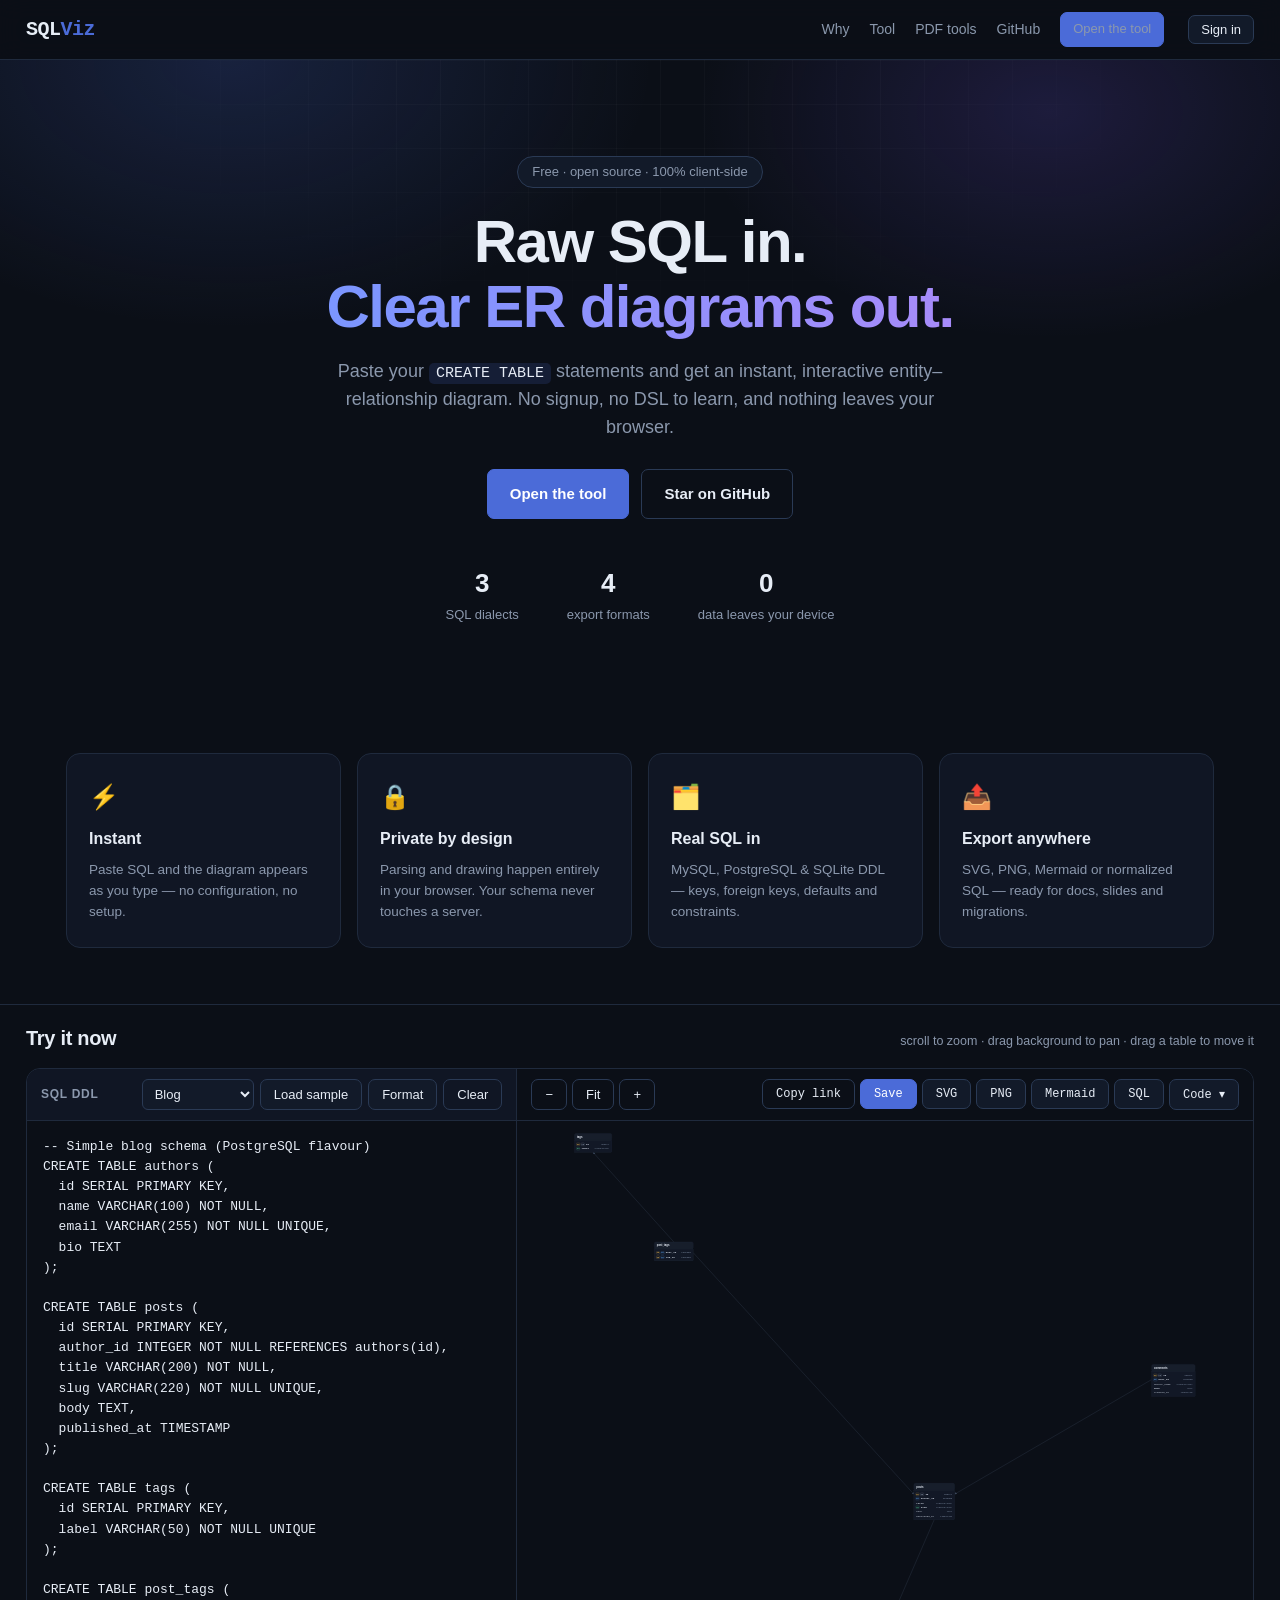
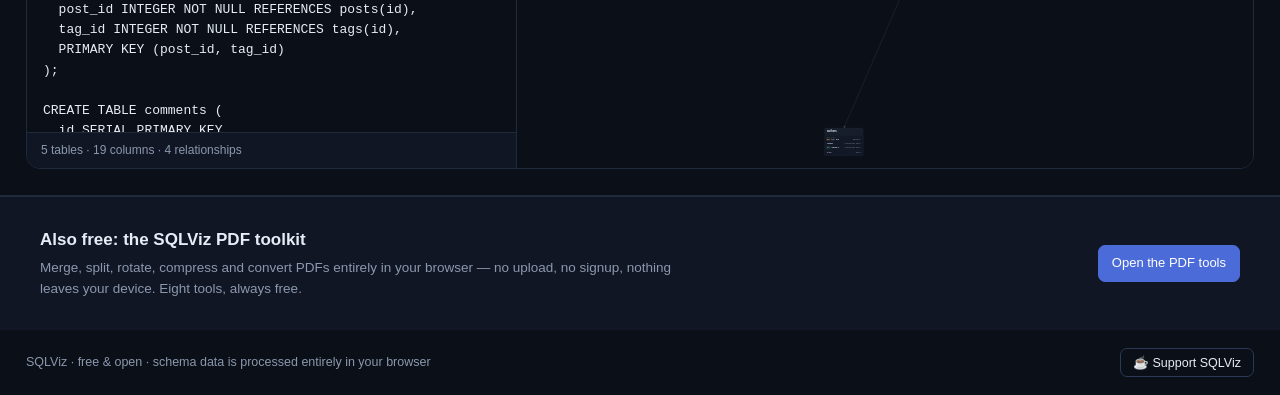
==== index.html @ 75c2bc2b "Add free client-side PDF toolkit (merge, split, rotate, remove, numbers, images->PDF, PDF->JPG, comp" ====
<!DOCTYPE html>
<html lang="en">
<head>
  <meta charset="UTF-8" />
  <meta name="viewport" content="width=device-width, initial-scale=1.0" />
  <title>SQLViz — SQL to ER Diagram, free &amp; private</title>
  <meta name="description" content="Paste raw SQL CREATE TABLE statements and get an instant, interactive ER diagram. Export to SVG, PNG, Mermaid or SQL. 100% client-side, no signup, your schema never leaves your browser." />
  <meta property="og:type" content="website" />
  <meta property="og:title" content="SQLViz — SQL to ER Diagram, free &amp; private" />
  <meta property="og:description" content="Paste raw SQL, get an instant interactive ER diagram. Export to SVG, PNG, Mermaid or SQL. 100% client-side — your schema never leaves your browser." />
  <meta property="og:url" content="https://sqlviz.app/" />
  <meta name="twitter:card" content="summary" />
  <meta name="twitter:title" content="SQLViz — SQL to ER Diagram, free &amp; private" />
  <meta name="twitter:description" content="Paste raw SQL, get an instant interactive ER diagram. Export to SVG, PNG, Mermaid or SQL." />
  <script type="application/ld+json">{"@context":"https://schema.org","@type":"SoftwareApplication","name":"SQLViz","description":"Free, privacy-first tool that turns raw SQL CREATE TABLE statements into an interactive ER diagram with SVG/PNG/Mermaid/SQL export.","url":"https://sqlviz.app/","applicationCategory":"DeveloperApplication","operatingSystem":"Web","offers":{"@type":"Offer","price":"0","priceCurrency":"EUR"}}</script>
  <link rel="icon" href="data:image/svg+xml,%3Csvg xmlns='http://www.w3.org/2000/svg' viewBox='0 0 32 32'%3E%3Crect width='32' height='32' rx='7' fill='%234b6bd8'/%3E%3Ctext x='16' y='22' font-family='monospace' font-size='17' font-weight='bold' fill='white' text-anchor='middle'%3EDB%3C/text%3E%3C/svg%3E" />
  <link rel="stylesheet" href="styles.css" />
</head>
<body id="top">

  <nav class="nav">
    <a class="nav-brand" href="#top"><span class="logo">SQL<span class="accent">Viz</span></span></a>
    <div class="nav-links">
      <a href="#features">Why</a>
      <a href="#tool">Tool</a>
      <a href="pdf-tools/">PDF tools</a>
      <a href="https://github.com/adama2519-cmyk/sqlviz" target="_blank" rel="noopener">GitHub</a>
      <a href="#tool" class="btn btn-primary btn-sm">Open the tool</a>
      <span id="auth-area" class="auth-area"></span>
    </div>
  </nav>

  <header class="hero">
    <div class="hero-inner">
      <span class="eyebrow">Free · open source · 100% client-side</span>
      <h1>Raw SQL in.<br /><span class="grad">Clear ER diagrams out.</span></h1>
      <p class="lead">Paste your <code>CREATE TABLE</code> statements and get an instant, interactive entity&ndash;relationship diagram. No signup, no DSL to learn, and nothing leaves your browser.</p>
      <div class="hero-cta">
        <a href="#tool" class="btn btn-primary btn-lg">Open the tool</a>
        <a href="https://github.com/adama2519-cmyk/sqlviz" class="btn btn-ghost btn-lg" target="_blank" rel="noopener">Star on GitHub</a>
      </div>
      <div class="hero-stats">
        <div class="stat"><strong>3</strong><span>SQL dialects</span></div>
        <div class="stat"><strong>4</strong><span>export formats</span></div>
        <div class="stat"><strong>0</strong><span>data leaves your device</span></div>
      </div>
    </div>
  </header>

  <section id="features" class="features">
    <div class="feature">
      <div class="f-icon">⚡</div>
      <h3>Instant</h3>
      <p>Paste SQL and the diagram appears as you type &mdash; no configuration, no setup.</p>
    </div>
    <div class="feature">
      <div class="f-icon">🔒</div>
      <h3>Private by design</h3>
      <p>Parsing and drawing happen entirely in your browser. Your schema never touches a server.</p>
    </div>
    <div class="feature">
      <div class="f-icon">🗂️</div>
      <h3>Real SQL in</h3>
      <p>MySQL, PostgreSQL &amp; SQLite DDL &mdash; keys, foreign keys, defaults and constraints.</p>
    </div>
    <div class="feature">
      <div class="f-icon">📤</div>
      <h3>Export anywhere</h3>
      <p>SVG, PNG, Mermaid or normalized SQL &mdash; ready for docs, slides and migrations.</p>
    </div>
  </section>

  <section id="tool" class="tool-section">
    <div class="tool-head">
      <h2>Try it now</h2>
      <span class="hint">scroll to zoom · drag background to pan · drag a table to move it</span>
    </div>
    <main class="layout">
      <section class="pane editor-pane">
        <div class="pane-head">
          <label for="sql-input">SQL DDL</label>
          <div class="sample-row">
            <select id="sample-select" title="Load a sample schema">
              <option>Blog</option>
              <option>E-commerce</option>
            </select>
            <button id="btn-sample" class="btn">Load sample</button>
            <button id="btn-format" class="btn" title="Normalize and pretty-print the SQL">Format</button>
            <button id="btn-clear" class="btn btn-ghost">Clear</button>
          </div>
        </div>
        <textarea id="sql-input" spellcheck="false" placeholder="Paste your CREATE TABLE statements here…&#10;&#10;CREATE TABLE users (&#10;  id SERIAL PRIMARY KEY,&#10;  email VARCHAR(255) NOT NULL UNIQUE&#10;);"></textarea>
        <div class="meta">
          <span id="summary"></span>
          <span id="errors"></span>
        </div>
      </section>

      <section class="pane diagram-pane">
        <div class="pane-head diagram-toolbar">
          <div class="tb-group">
            <button id="btn-zoom-out" class="btn btn-ghost" title="Zoom out">&minus;</button>
            <button id="btn-fit" class="btn btn-ghost" title="Fit to view">Fit</button>
            <button id="btn-zoom-in" class="btn btn-ghost" title="Zoom in">+</button>
          </div>
          <div class="tb-group export-group">
            <button id="btn-share" class="btn btn-ghost" title="Copy a shareable link to this schema">Copy link</button>
            <button id="btn-save" class="btn btn-primary" title="Save this schema to your account">Save</button>
            <button id="btn-export-svg" class="btn">SVG</button>
            <button id="btn-export-png" class="btn">PNG</button>
            <button id="btn-export-mermaid" class="btn">Mermaid</button>
            <button id="btn-export-sql" class="btn">SQL</button>
            <div class="dropdown">
              <button id="btn-code" class="btn">Code ▾</button>
              <div id="code-menu" class="dropdown-menu" hidden>
                <button class="dd-item" data-format="prisma">Prisma schema</button>
                <button class="dd-item" data-format="typescript">TypeScript</button>
                <button class="dd-item" data-format="python">Python (SQLAlchemy)</button>
              </div>
            </div>
          </div>
        </div>
        <div class="canvas-wrap">
          <svg id="diagram" xmlns="http://www.w3.org/2000/svg" role="img" aria-label="Entity relationship diagram"></svg>
          <div id="empty-hint" class="empty-hint">
            <div class="empty-icon">⌁</div>
            <p>No tables yet.<br />Paste <code>CREATE TABLE</code> statements on the left.</p>
          </div>
          <aside id="detail" class="detail">
            <button id="detail-close" class="detail-close" title="Close">&times;</button>
            <div id="detail-body"></div>
          </aside>
        </div>
      </section>
    </main>
  </section>

  <section class="cross-band">
    <div class="cross-inner">
      <div>
        <h3>Also free: the SQLViz PDF toolkit</h3>
        <p>Merge, split, rotate, compress and convert PDFs entirely in your browser &mdash; no upload, no signup, nothing leaves your device. Eight tools, always free.</p>
      </div>
      <a href="pdf-tools/" class="btn btn-primary">Open the PDF tools</a>
    </div>
  </section>

  <footer class="foot">
    <span>SQLViz · free &amp; open · schema data is processed entirely in your browser</span>
    <button id="btn-support" class="support-btn">☕ Support SQLViz</button>
  </footer>

  <div id="support-modal" class="modal-overlay" hidden>
    <div class="modal" role="dialog" aria-modal="true" aria-labelledby="support-title">
      <button id="support-close" class="modal-close" aria-label="Close">&times;</button>
      <h3 id="support-title">Support SQLViz</h3>
      <p class="modal-text">SQLViz is free and open source. A one-time tip helps cover hosting and development — and keeps the tool free for everyone.</p>
      <form id="support-form" action="https://www.paypal.com/cgi-bin/webscr" method="post" target="_blank" rel="noopener">
        <input type="hidden" name="cmd" value="_xclick">
        <input type="hidden" name="business" value="info@ezaccounting.fi">
        <input type="hidden" name="item_name" value="Support SQLViz">
        <input type="hidden" name="currency_code" value="EUR">
        <input type="hidden" name="no_shipping" value="1">
        <input type="hidden" name="no_note" value="1">
        <input type="hidden" name="return" value="https://sqlviz.app/">
        <input type="hidden" name="cancel_return" value="https://sqlviz.app/">
        <input type="hidden" id="support-amount" name="amount" value="5">
        <div class="amount-row" id="amount-row">
          <button type="button" class="amount" data-amt="3">€3</button>
          <button type="button" class="amount active" data-amt="5">€5</button>
          <button type="button" class="amount" data-amt="10">€10</button>
          <button type="button" class="amount" data-amt="25">€25</button>
        </div>
        <button type="submit" class="btn btn-primary btn-block">Donate with PayPal</button>
      </form>
      <p class="modal-note">One-time tip · processed securely by PayPal</p>
    </div>
  </div>

  <div id="auth-modal" class="modal-overlay" hidden>
    <div class="modal" role="dialog" aria-modal="true">
      <button id="btn-auth-close" class="modal-close" aria-label="Close">&times;</button>
      <h3 id="auth-mode">Sign in</h3>
      <p class="modal-text">Save your schemas to the cloud and share them with a link.</p>
      <form id="auth-form">
        <label class="field-label" for="auth-email">Email</label>
        <input id="auth-email" type="email" class="field" autocomplete="email" required />
        <label class="field-label" for="auth-password">Password</label>
        <input id="auth-password" type="password" class="field" autocomplete="current-password" minlength="8" required />
        <div id="auth-error" class="form-error"></div>
        <button id="auth-submit" type="submit" class="btn btn-primary btn-block">Continue</button>
      </form>
      <button id="auth-toggle" class="link-btn" data-mode="register">New here? Create an account</button>
    </div>
  </div>

  <div id="save-modal" class="modal-overlay" hidden>
    <div class="modal" role="dialog" aria-modal="true">
      <button id="save-close" class="modal-close" aria-label="Close">&times;</button>
      <h3>Save schema</h3>
      <form id="save-form">
        <label class="field-label" for="save-title">Name</label>
        <input id="save-title" type="text" class="field" maxlength="200" required />
        <label class="check"><input id="save-public" type="checkbox" /> Public — anyone with the link can view it</label>
        <button type="submit" class="btn btn-primary btn-block">Save</button>
      </form>
    </div>
  </div>

  <div id="schemas-modal" class="modal-overlay" hidden>
    <div class="modal" role="dialog" aria-modal="true">
      <button id="schemas-close" class="modal-close" aria-label="Close">&times;</button>
      <h3>My schemas</h3>
      <div id="schemas-list" class="schemas-list"></div>
      <button id="btn-go-pro" class="link-btn">Upgrade to Pro for unlimited schemas &rarr;</button>
    </div>
  </div>

  <div id="upgrade-modal" class="modal-overlay" hidden>
    <div class="modal" role="dialog" aria-modal="true">
      <button id="upgrade-close" class="modal-close" aria-label="Close">&times;</button>
      <h3>Upgrade to Pro</h3>
      <ul class="pro-list">
        <li>Unlimited saved schemas</li>
        <li>Private schemas</li>
        <li>Priority support</li>
      </ul>
      <p id="upgrade-note" class="modal-text"></p>
      <button id="btn-pay-paypal" class="btn btn-primary btn-block">Pay with PayPal or card</button>
    </div>
  </div>

  <div id="toast" class="toast" hidden></div>

  <script src="parser.js"></script>
  <script src="samples.js"></script>
  <script src="generators.js"></script>
  <script src="diagram.js"></script>
  <script src="app.js"></script>
  <script src="pro.js"></script>
</body>
</html>
---- styles.css ----
:root {
  --bg: #0b0f17;
  --bg2: #101624;
  --panel: #121a29;
  --border: #1f2a3d;
  --border-strong: #2a3a55;
  --text: #e7edf6;
  --text-dim: #8b98ad;
  --accent: #4b6bd8;
  --accent-2: #7c5cff;
  --accent-soft: rgba(75, 107, 216, 0.16);
  --mono: "JetBrains Mono", "SFMono-Regular", Consolas, "Liberation Mono", Menlo, monospace;
  --sans: -apple-system, "Segoe UI", Roboto, Helvetica, Arial, sans-serif;
}

* { box-sizing: border-box; }

html { scroll-behavior: smooth; scroll-padding-top: 70px; }

body {
  margin: 0;
  background: var(--bg);
  color: var(--text);
  font-family: var(--sans);
  font-size: 14px;
  line-height: 1.55;
}

a { color: inherit; text-decoration: none; }
code { font-family: var(--mono); }

/* ---- nav ---------------------------------------------------------------- */
.nav {
  position: sticky;
  top: 0;
  z-index: 50;
  display: flex;
  align-items: center;
  justify-content: space-between;
  height: 60px;
  padding: 0 26px;
  background: rgba(11, 15, 23, 0.82);
  backdrop-filter: blur(12px);
  border-bottom: 1px solid var(--border);
}
.nav-brand { display: flex; align-items: center; }
.logo { font-family: var(--mono); font-size: 20px; font-weight: 700; letter-spacing: -0.5px; }
.logo .accent { color: var(--accent); }
.nav-links { display: flex; align-items: center; gap: 20px; font-size: 14px; }
.nav-links a { color: var(--text-dim); transition: color .12s; }
.nav-links a:hover { color: var(--text); }

/* ---- buttons ------------------------------------------------------------ */
.btn {
  display: inline-flex;
  align-items: center;
  justify-content: center;
  background: var(--panel);
  color: var(--text);
  border: 1px solid var(--border-strong);
  border-radius: 7px;
  padding: 7px 13px;
  font-family: var(--sans);
  font-size: 13px;
  cursor: pointer;
  transition: background .12s, border-color .12s, transform .05s;
}
.btn:hover { background: var(--accent-soft); border-color: var(--accent); }
.btn:active { transform: translateY(1px); }
.btn-ghost { background: transparent; }
.btn-primary { background: var(--accent); border-color: var(--accent); color: #fff; }
.btn-primary:hover { background: #3f5cc7; border-color: #3f5cc7; }
.btn-sm { padding: 6px 12px; font-size: 13px; }
.btn-lg { padding: 12px 22px; font-size: 15px; font-weight: 600; }

/* ---- hero --------------------------------------------------------------- */
.hero {
  position: relative;
  padding: 96px 26px 72px;
  text-align: center;
  overflow: hidden;
  background:
    radial-gradient(55% 70% at 18% 0%, rgba(75, 107, 216, 0.20), transparent 60%),
    radial-gradient(50% 65% at 82% 8%, rgba(124, 92, 255, 0.16), transparent 55%),
    var(--bg);
}
.hero::before {
  content: "";
  position: absolute;
  inset: 0;
  background-image:
    linear-gradient(rgba(255,255,255,0.025) 1px, transparent 1px),
    linear-gradient(90deg, rgba(255,255,255,0.025) 1px, transparent 1px);
  background-size: 44px 44px;
  mask-image: radial-gradient(60% 60% at 50% 0%, #000 30%, transparent 75%);
  pointer-events: none;
}
.hero-inner { position: relative; max-width: 860px; margin: 0 auto; }
.eyebrow {
  display: inline-block;
  padding: 5px 14px;
  border: 1px solid var(--border-strong);
  border-radius: 999px;
  font-size: 13px;
  color: var(--text-dim);
  background: var(--panel);
}
.hero h1 {
  font-size: clamp(36px, 6vw, 60px);
  line-height: 1.08;
  letter-spacing: -1.5px;
  margin: 22px 0 18px;
  font-weight: 800;
}
.grad {
  background: linear-gradient(92deg, #7b96ff 0%, #a78bfa 100%);
  -webkit-background-clip: text;
  background-clip: text;
  color: transparent;
}
.lead {
  font-size: 18px;
  color: var(--text-dim);
  max-width: 640px;
  margin: 0 auto 28px;
}
.lead code {
  color: var(--text);
  background: var(--accent-soft);
  padding: 2px 7px;
  border-radius: 5px;
  font-size: 15px;
}
.hero-cta { display: flex; gap: 12px; justify-content: center; flex-wrap: wrap; }
.hero-stats {
  display: flex;
  gap: 48px;
  justify-content: center;
  margin-top: 44px;
}
.stat { display: flex; flex-direction: column; gap: 2px; }
.stat strong { font-size: 26px; font-weight: 800; }
.stat span { font-size: 13px; color: var(--text-dim); }

/* ---- features ----------------------------------------------------------- */
.features {
  display: grid;
  grid-template-columns: repeat(4, 1fr);
  gap: 16px;
  padding: 56px 26px;
  max-width: 1200px;
  margin: 0 auto;
}
.feature {
  background: var(--bg2);
  border: 1px solid var(--border);
  border-radius: 14px;
  padding: 24px 22px;
  transition: border-color .15s, transform .15s;
}
.feature:hover { border-color: var(--border-strong); transform: translateY(-3px); }
.f-icon { font-size: 24px; margin-bottom: 12px; }
.feature h3 { margin: 0 0 8px; font-size: 16px; }
.feature p { margin: 0; color: var(--text-dim); font-size: 13.5px; }

/* ---- tool section ------------------------------------------------------- */
.tool-section {
  height: 88vh;
  min-height: 680px;
  display: flex;
  flex-direction: column;
  border-top: 1px solid var(--border);
  border-bottom: 1px solid var(--border);
  background: var(--bg);
}
.tool-head {
  display: flex;
  align-items: baseline;
  justify-content: space-between;
  gap: 16px;
  padding: 18px 26px 14px;
  flex-shrink: 0;
}
.tool-head h2 { margin: 0; font-size: 20px; letter-spacing: -0.3px; }
.hint { color: var(--text-dim); font-size: 12.5px; }

.layout {
  flex: 1;
  display: grid;
  grid-template-columns: 40% 60%;
  min-height: 0;
  margin: 0 26px 26px;
  border: 1px solid var(--border);
  border-radius: 14px;
  overflow: hidden;
}
.pane { display: flex; flex-direction: column; min-height: 0; min-width: 0; }
.editor-pane { border-right: 1px solid var(--border); background: var(--bg2); }
.diagram-pane { background: var(--bg); }

.pane-head {
  display: flex;
  align-items: center;
  justify-content: space-between;
  gap: 10px;
  padding: 10px 14px;
  border-bottom: 1px solid var(--border);
  flex-shrink: 0;
  flex-wrap: wrap;
}
.pane-head label { font-weight: 600; font-size: 12px; color: var(--text-dim); text-transform: uppercase; letter-spacing: .06em; }
.sample-row { display: flex; align-items: center; gap: 6px; }

select {
  background: var(--panel);
  color: var(--text);
  border: 1px solid var(--border-strong);
  border-radius: 6px;
  padding: 6px 8px;
  font-family: var(--sans);
  font-size: 13px;
}

textarea {
  flex: 1;
  min-height: 0;
  background: var(--bg);
  color: var(--text);
  border: none;
  outline: none;
  resize: none;
  padding: 16px;
  font-family: var(--mono);
  font-size: 13px;
  line-height: 1.55;
  tab-size: 2;
}
textarea::placeholder { color: #4a5568; }

.meta {
  padding: 8px 14px;
  border-top: 1px solid var(--border);
  font-size: 12px;
  color: var(--text-dim);
  display: flex;
  flex-direction: column;
  gap: 6px;
  min-height: 34px;
  flex-shrink: 0;
}
#errors { color: #f1a8a8; }
#errors .err { margin-top: 2px; }

/* diagram */
.diagram-toolbar { justify-content: space-between; }
.tb-group { display: flex; align-items: center; gap: 5px; }
.export-group .btn { font-family: var(--mono); font-size: 12px; }
.dropdown { position: relative; }
.dropdown-menu {
  position: absolute;
  top: calc(100% + 6px);
  right: 0;
  min-width: 180px;
  background: var(--bg2);
  border: 1px solid var(--border-strong);
  border-radius: 8px;
  padding: 5px;
  box-shadow: 0 12px 32px rgba(0,0,0,.5);
  z-index: 40;
}
.dropdown-menu[hidden] { display: none; }
.dd-item {
  display: block;
  width: 100%;
  text-align: left;
  background: transparent;
  border: none;
  color: var(--text);
  font-family: var(--sans);
  font-size: 13px;
  padding: 7px 10px;
  border-radius: 5px;
  cursor: pointer;
}
.dd-item:hover { background: var(--accent-soft); }

.canvas-wrap { flex: 1; position: relative; min-height: 0; overflow: hidden; }
#diagram { width: 100%; height: 100%; display: block; cursor: grab; background: var(--bg); }
#diagram:active { cursor: grabbing; }
#diagram g.sqlviz-table { cursor: move; }

.empty-hint {
  position: absolute;
  inset: 0;
  display: none;
  flex-direction: column;
  align-items: center;
  justify-content: center;
  color: var(--text-dim);
  text-align: center;
  pointer-events: none;
  gap: 8px;
}
.empty-icon { font-size: 42px; opacity: .5; }
.empty-hint code { color: var(--accent); background: var(--accent-soft); padding: 2px 6px; border-radius: 4px; }

/* detail drawer */
.detail {
  position: absolute;
  top: 14px;
  right: 14px;
  width: 300px;
  max-width: 80%;
  max-height: calc(100% - 28px);
  overflow: auto;
  background: var(--bg2);
  border: 1px solid var(--border-strong);
  border-radius: 10px;
  padding: 14px 16px;
  box-shadow: 0 12px 40px rgba(0,0,0,.5);
  transform: translateX(120%);
  transition: transform .18s ease;
  z-index: 5;
}
.detail.open { transform: translateX(0); }
.detail-close { position: absolute; top: 8px; right: 10px; background: transparent; border: none; color: var(--text-dim); font-size: 20px; cursor: pointer; line-height: 1; }
.detail h3 { margin: 0 0 10px; font-family: var(--mono); font-size: 15px; }
.d-row { padding: 5px 0; border-bottom: 1px solid var(--border); }
.d-row:last-child { border-bottom: none; }
.d-name { font-family: var(--mono); font-size: 13px; font-weight: 600; }
.d-type { font-family: var(--mono); font-size: 11px; color: var(--text-dim); }
.d-flags { margin-top: 3px; display: flex; flex-wrap: wrap; gap: 4px; }
.d-flags span { font-size: 10px; font-family: var(--mono); color: var(--text-dim); background: var(--panel); border: 1px solid var(--border-strong); border-radius: 4px; padding: 1px 5px; }

/* ---- cross-sell band ---------------------------------------------------- */
.cross-band { border-top: 1px solid var(--border); background: var(--bg2); padding: 30px 26px; }
.cross-inner { max-width: 1200px; margin: 0 auto; display: flex; align-items: center; justify-content: space-between; gap: 18px; flex-wrap: wrap; }
.cross-inner h3 { margin: 0 0 5px; font-size: 17px; }
.cross-inner p { margin: 0; color: var(--text-dim); font-size: 13.5px; max-width: 660px; }

/* ---- footer ------------------------------------------------------------- */
.foot {
  display: flex;
  align-items: center;
  justify-content: space-between;
  gap: 12px;
  padding: 18px 26px;
  color: var(--text-dim);
  font-size: 12.5px;
}
.support-btn {
  background: transparent;
  border: 1px solid var(--border-strong);
  color: var(--text);
  border-radius: 7px;
  padding: 6px 12px;
  font-size: 12.5px;
  cursor: pointer;
  transition: background .12s, border-color .12s;
}
.support-btn:hover { background: var(--accent-soft); border-color: var(--accent); }

/* modal */
.modal-overlay {
  position: fixed;
  inset: 0;
  background: rgba(0,0,0,.6);
  display: flex;
  align-items: center;
  justify-content: center;
  z-index: 100;
}
.modal-overlay[hidden] { display: none; }
.modal {
  position: relative;
  background: var(--bg2);
  border: 1px solid var(--border-strong);
  border-radius: 12px;
  padding: 24px;
  width: 360px;
  max-width: 92%;
  box-shadow: 0 20px 60px rgba(0,0,0,.6);
}
.modal h3 { margin: 0 0 8px; font-size: 17px; }
.modal-text { color: var(--text-dim); font-size: 13px; line-height: 1.5; margin: 0 0 16px; }
.modal-close { position: absolute; top: 10px; right: 12px; background: transparent; border: none; color: var(--text-dim); font-size: 22px; cursor: pointer; line-height: 1; }
.amount-row { display: flex; gap: 8px; margin-bottom: 14px; }
.amount {
  flex: 1;
  background: var(--panel);
  border: 1px solid var(--border-strong);
  color: var(--text);
  border-radius: 7px;
  padding: 9px 0;
  font-size: 15px;
  font-weight: 600;
  cursor: pointer;
  transition: background .12s, border-color .12s;
}
.amount:hover { border-color: var(--accent); }
.amount.active { background: var(--accent-soft); border-color: var(--accent); color: #fff; }
.btn-block { display: block; width: 100%; padding: 10px; font-size: 14px; }
.modal-note { color: var(--text-dim); font-size: 11px; text-align: center; margin: 12px 0 0; }

/* toast */
.toast {
  position: fixed;
  bottom: 22px;
  left: 50%;
  transform: translateX(-50%);
  background: var(--accent);
  color: #fff;
  padding: 9px 16px;
  border-radius: 8px;
  font-size: 13px;
  box-shadow: 0 8px 24px rgba(0,0,0,.4);
  z-index: 200;
}
.toast[hidden] { display: none; }

/* ---- auth / pro ---------------------------------------------------------- */
.auth-area { display: flex; align-items: center; gap: 8px; margin-left: 4px; }
.plan-badge { font-size: 10px; font-weight: 700; letter-spacing: .05em; padding: 2px 7px; border-radius: 999px; }
.plan-badge.pro { background: rgba(232,181,74,.18); color: #e8b54a; border: 1px solid rgba(232,181,74,.4); }
.plan-badge.free { background: var(--panel); color: var(--text-dim); border: 1px solid var(--border-strong); }
.field-label { display: block; font-size: 12px; color: var(--text-dim); margin: 12px 0 5px; }
.field { width: 100%; background: var(--bg); color: var(--text); border: 1px solid var(--border-strong); border-radius: 7px; padding: 9px 11px; font-size: 14px; font-family: var(--sans); }
.field:focus { outline: none; border-color: var(--accent); }
.form-error { color: #f1a8a8; font-size: 12.5px; min-height: 18px; margin-top: 8px; }
.link-btn { display: block; width: 100%; margin-top: 14px; background: none; border: none; color: var(--accent); font-size: 13px; cursor: pointer; text-align: center; }
.link-btn:hover { text-decoration: underline; }
.check { display: flex; align-items: center; gap: 8px; font-size: 13px; color: var(--text-dim); margin: 12px 0; cursor: pointer; }
.schemas-list { max-height: 320px; overflow: auto; margin: 4px 0 12px; }
.schema-row { display: flex; align-items: center; justify-content: space-between; padding: 10px 4px; border-bottom: 1px solid var(--border); }
.schema-row:last-child { border-bottom: none; }
.schema-title { font-weight: 600; font-size: 14px; }
.schema-meta { font-size: 11.5px; color: var(--text-dim); margin-top: 2px; }
.schema-actions { display: flex; gap: 6px; }
.pub-tag { font-size: 10px; color: #4cc38a; border: 1px solid rgba(76,195,138,.4); padding: 1px 6px; border-radius: 999px; }
.pub-tag.priv { color: var(--text-dim); border-color: var(--border-strong); }
.muted { color: var(--text-dim); padding: 14px 0; }
.pro-list { margin: 0 0 14px; padding-left: 18px; color: var(--text); font-size: 13.5px; line-height: 1.9; }
.paypal-btn { margin-top: 8px; }

/* ---- responsive --------------------------------------------------------- */
@media (max-width: 960px) {
  .features { grid-template-columns: repeat(2, 1fr); }
}
@media (max-width: 820px) {
  .nav-links a:not(.btn) { display: none; }
  .hero { padding: 64px 20px 48px; }
  .hero-stats { gap: 28px; }
  .features { grid-template-columns: 1fr; padding: 40px 20px; }
  .tool-section { height: auto; min-height: 0; }
  .layout { grid-template-columns: 1fr; grid-template-rows: 340px 480px; margin: 0 20px 20px; }
  .editor-pane { border-right: none; border-bottom: 1px solid var(--border); }
  .hint { display: none; }
}
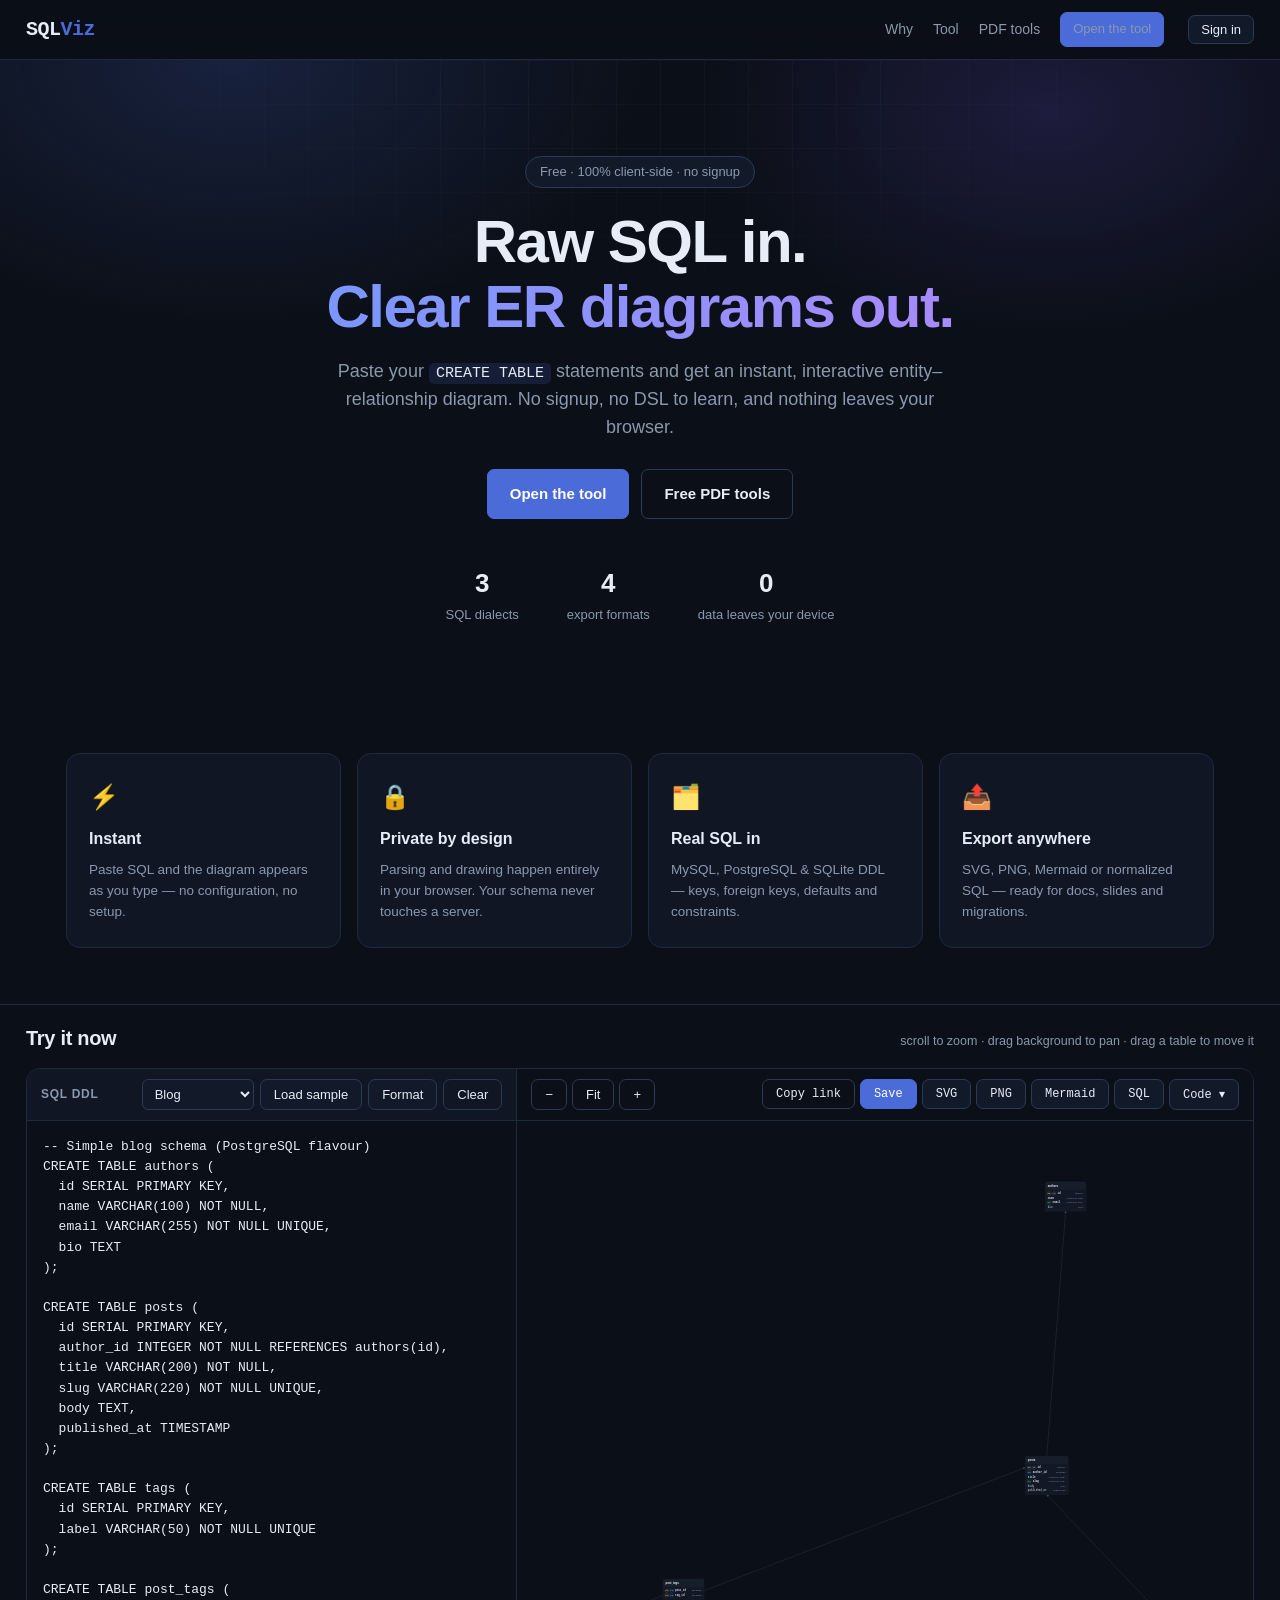
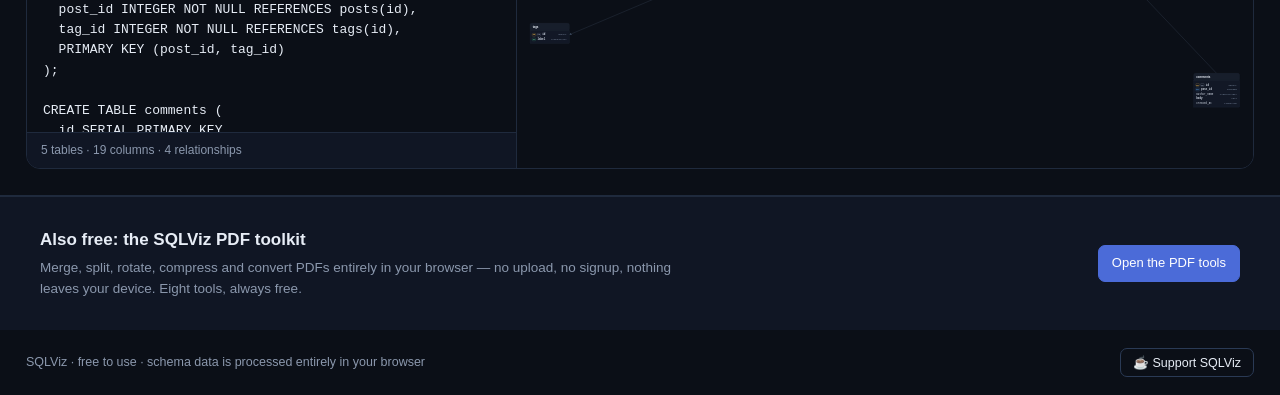
==== commit 96f0f580: "PDF tools: English UI + freemium (3 free, 5 Pro); remove GitHub links from landing page" ====
--- a/index.html
+++ b/index.html
@@ -24,7 +24,6 @@
       <a href="#features">Why</a>
       <a href="#tool">Tool</a>
       <a href="pdf-tools/">PDF tools</a>
-      <a href="https://github.com/adama2519-cmyk/sqlviz" target="_blank" rel="noopener">GitHub</a>
       <a href="#tool" class="btn btn-primary btn-sm">Open the tool</a>
       <span id="auth-area" class="auth-area"></span>
     </div>
@@ -32,12 +31,12 @@
 
   <header class="hero">
     <div class="hero-inner">
-      <span class="eyebrow">Free · open source · 100% client-side</span>
+      <span class="eyebrow">Free · 100% client-side · no signup</span>
       <h1>Raw SQL in.<br /><span class="grad">Clear ER diagrams out.</span></h1>
       <p class="lead">Paste your <code>CREATE TABLE</code> statements and get an instant, interactive entity&ndash;relationship diagram. No signup, no DSL to learn, and nothing leaves your browser.</p>
       <div class="hero-cta">
         <a href="#tool" class="btn btn-primary btn-lg">Open the tool</a>
-        <a href="https://github.com/adama2519-cmyk/sqlviz" class="btn btn-ghost btn-lg" target="_blank" rel="noopener">Star on GitHub</a>
+        <a href="pdf-tools/" class="btn btn-ghost btn-lg">Free PDF tools</a>
       </div>
       <div class="hero-stats">
         <div class="stat"><strong>3</strong><span>SQL dialects</span></div>
@@ -146,7 +145,7 @@
   </section>
 
   <footer class="foot">
-    <span>SQLViz · free &amp; open · schema data is processed entirely in your browser</span>
+    <span>SQLViz · free to use · schema data is processed entirely in your browser</span>
     <button id="btn-support" class="support-btn">☕ Support SQLViz</button>
   </footer>
 
@@ -154,7 +153,7 @@
     <div class="modal" role="dialog" aria-modal="true" aria-labelledby="support-title">
       <button id="support-close" class="modal-close" aria-label="Close">&times;</button>
       <h3 id="support-title">Support SQLViz</h3>
-      <p class="modal-text">SQLViz is free and open source. A one-time tip helps cover hosting and development — and keeps the tool free for everyone.</p>
+      <p class="modal-text">SQLViz is free to use. A one-time tip helps cover hosting and development — and keeps the tool free for everyone.</p>
       <form id="support-form" action="https://www.paypal.com/cgi-bin/webscr" method="post" target="_blank" rel="noopener">
         <input type="hidden" name="cmd" value="_xclick">
         <input type="hidden" name="business" value="info@ezaccounting.fi">
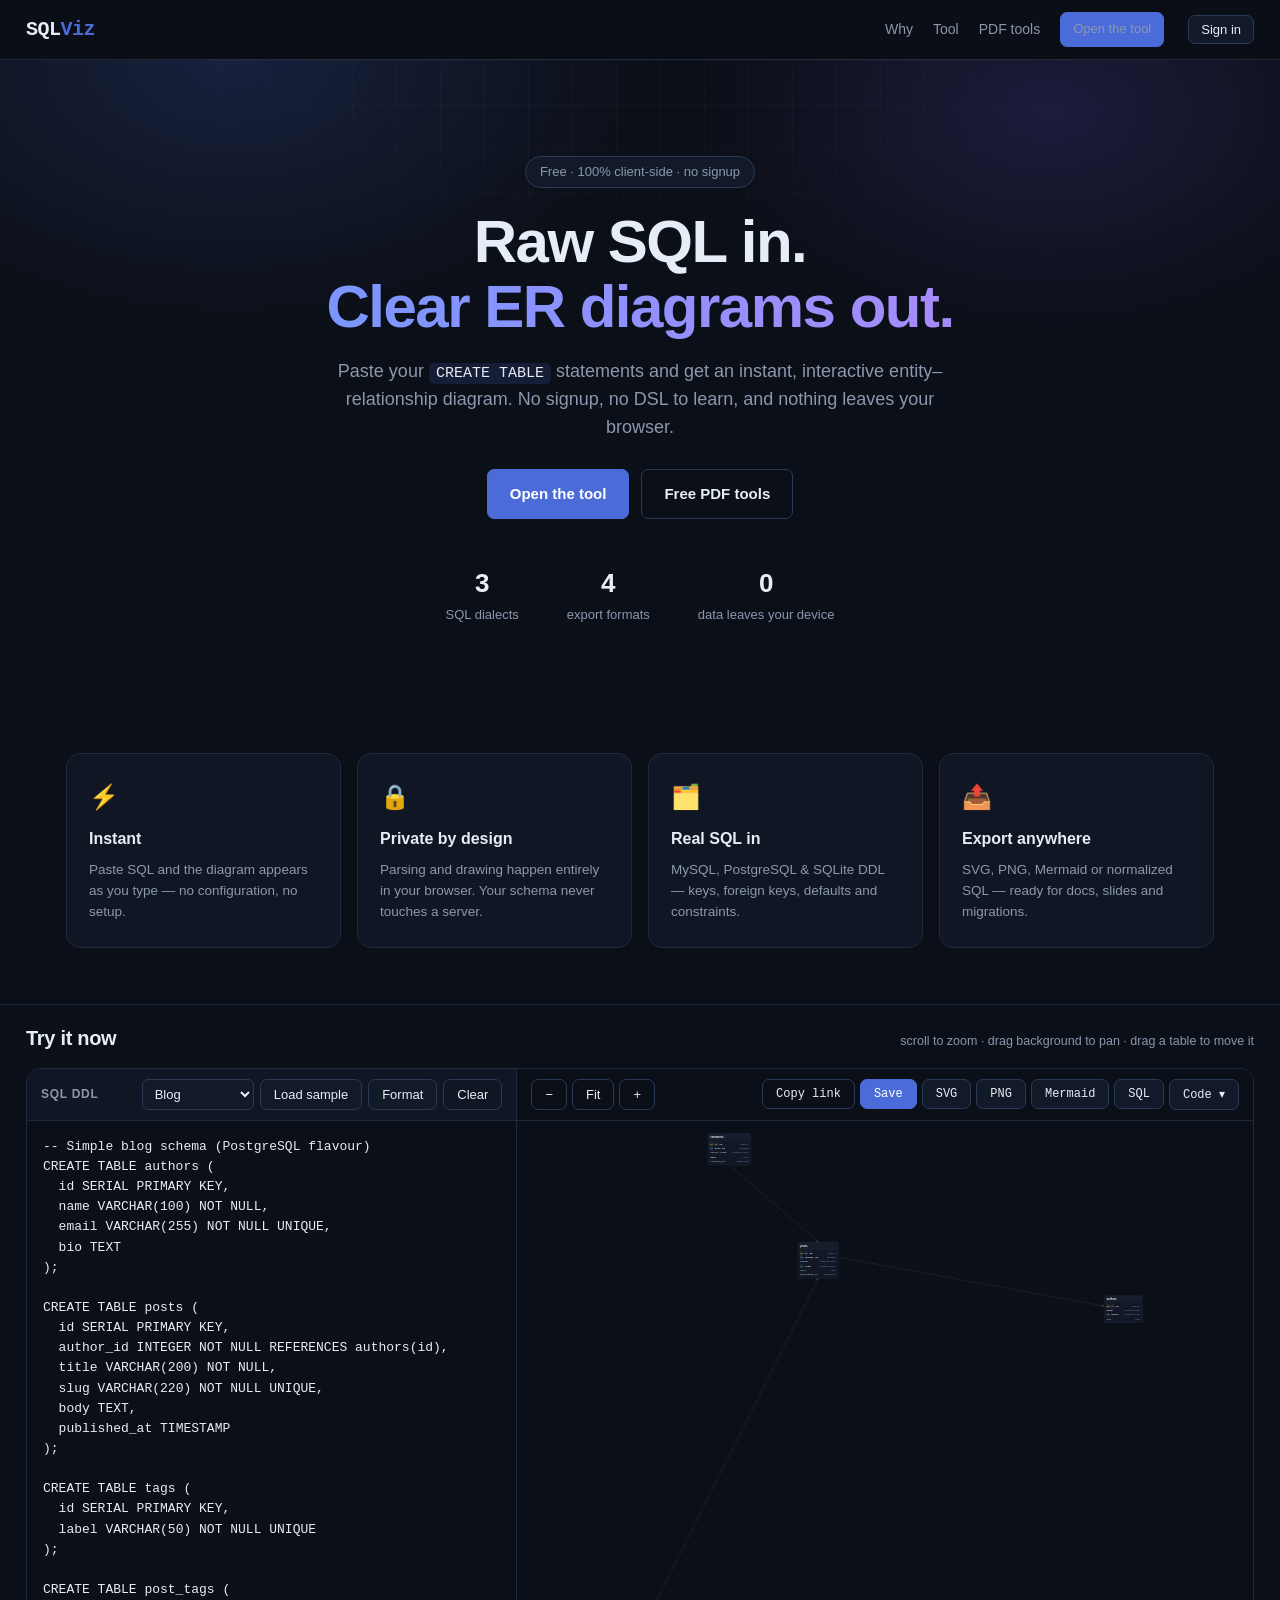
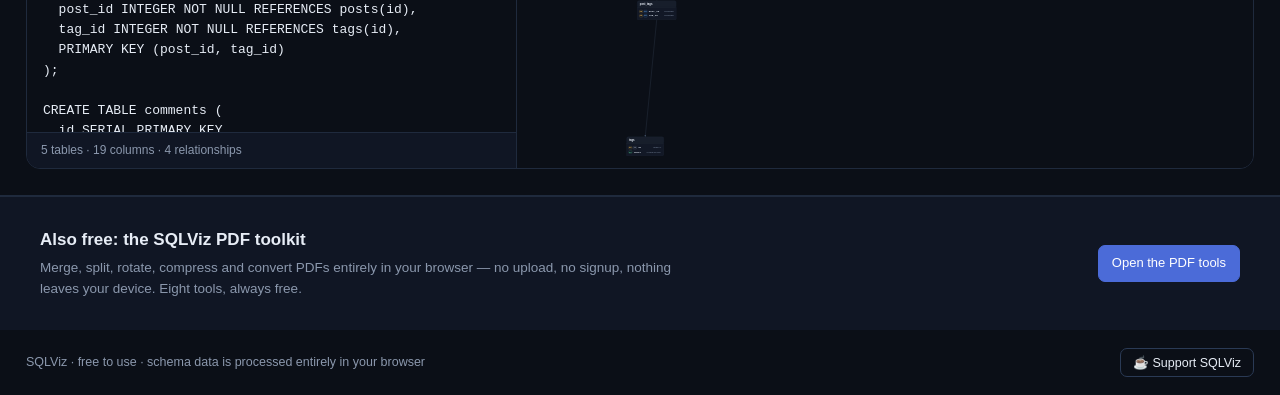
==== commit 26bce966: "PDF tools: 3 free trial uses (per IP) + 5.90 EUR/month subscription via PayPal Subscriptions API" ====
--- a/index.html
+++ b/index.html
@@ -225,7 +225,7 @@
         <li>Priority support</li>
       </ul>
       <p id="upgrade-note" class="modal-text"></p>
-      <button id="btn-pay-paypal" class="btn btn-primary btn-block">Pay with PayPal or card</button>
+      <button id="btn-pay-paypal" class="btn btn-primary btn-block">Subscribe — €5.90/month</button>
     </div>
   </div>
 
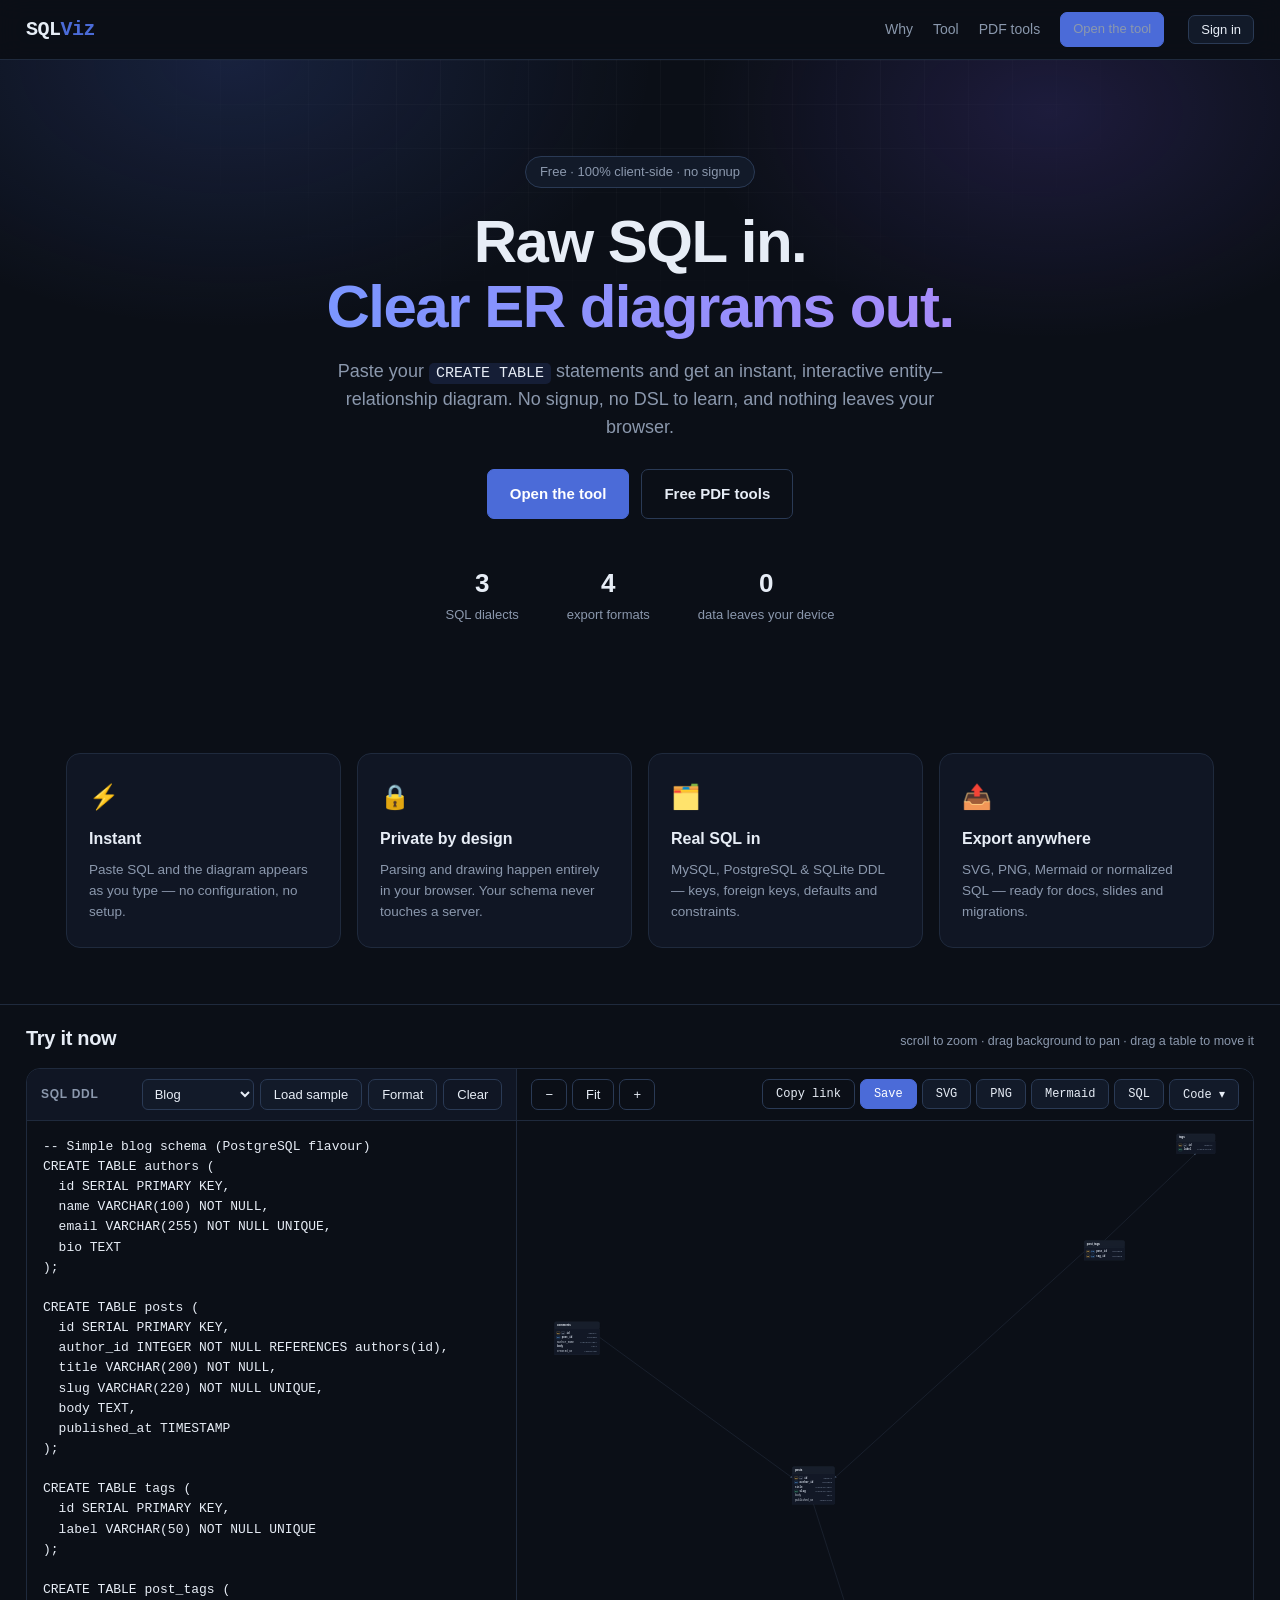
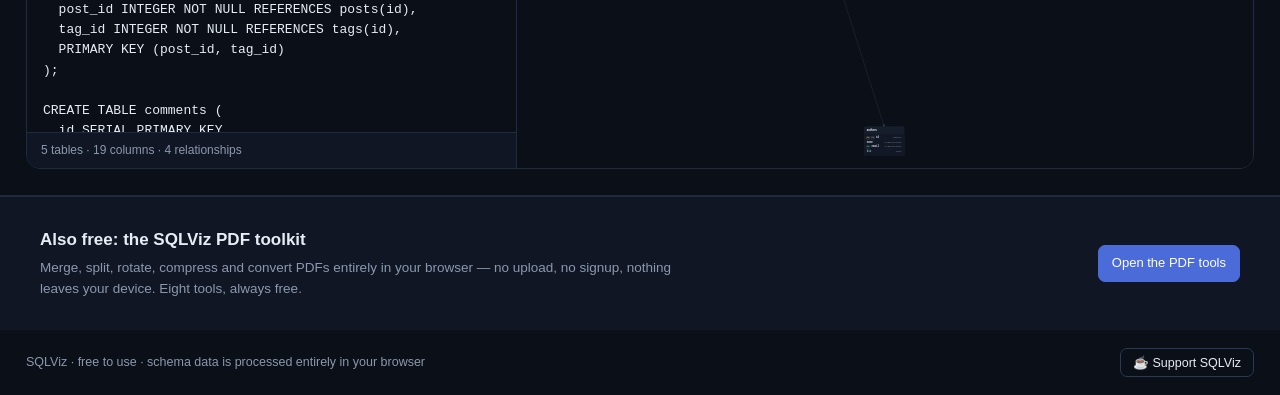
==== commit e09be890: "Payment UI: make Visa/Mastercard acceptance explicit at every checkout point" ====
--- a/index.html
+++ b/index.html
@@ -172,7 +172,7 @@
         </div>
         <button type="submit" class="btn btn-primary btn-block">Donate with PayPal</button>
       </form>
-      <p class="modal-note">One-time tip · processed securely by PayPal</p>
+      <p class="modal-note">One-time tip · pay with PayPal, Visa or Mastercard</p>
     </div>
   </div>
 
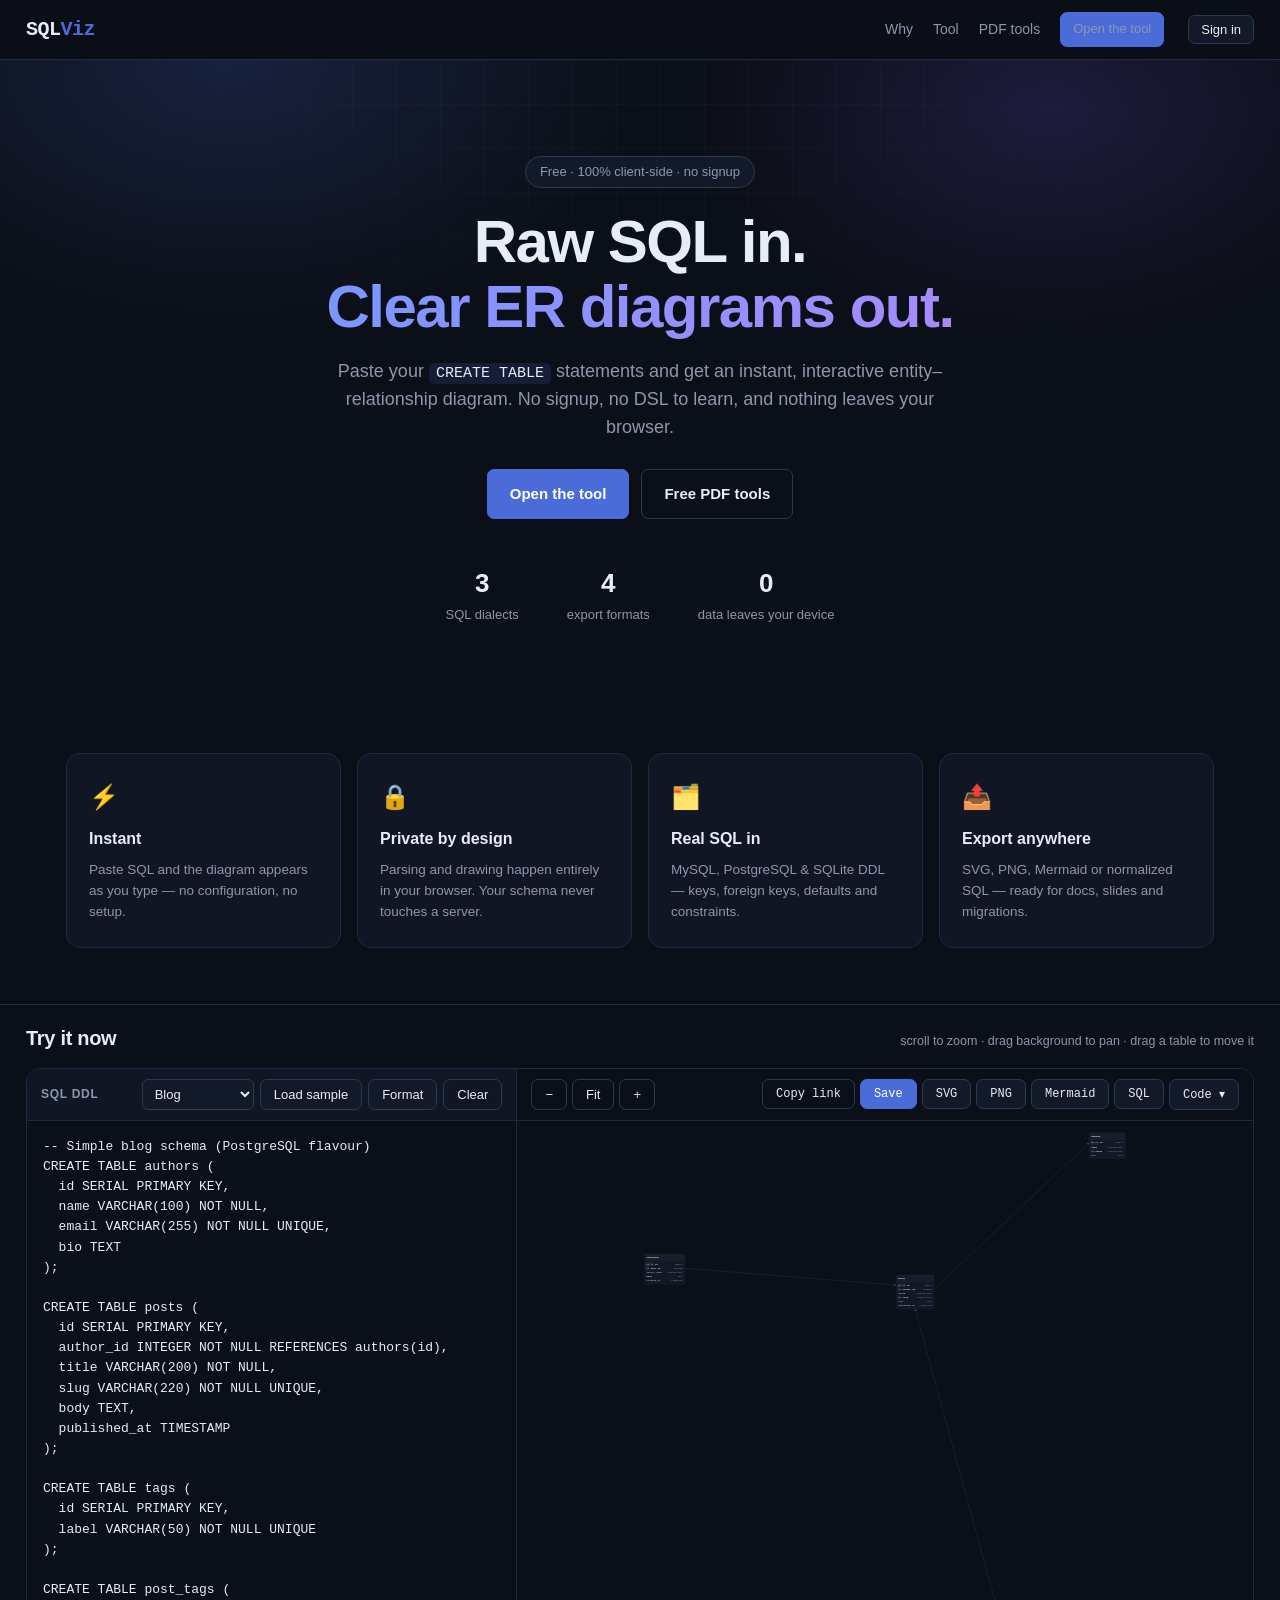
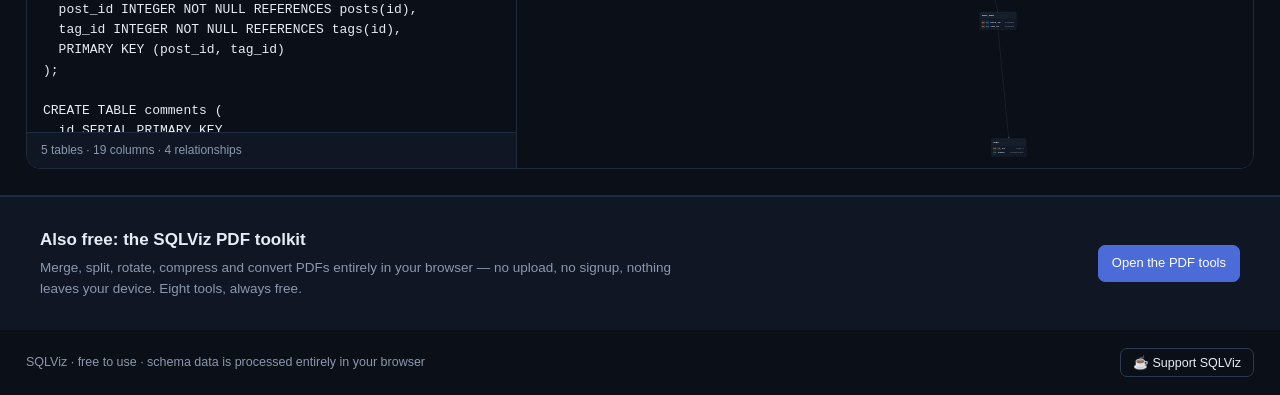
==== commit 06899b48: "Tip buttons: say 'PayPal or card' (cards are accepted via PayPal)" ====
--- a/index.html
+++ b/index.html
@@ -170,7 +170,7 @@
           <button type="button" class="amount" data-amt="10">€10</button>
           <button type="button" class="amount" data-amt="25">€25</button>
         </div>
-        <button type="submit" class="btn btn-primary btn-block">Donate with PayPal</button>
+        <button type="submit" class="btn btn-primary btn-block">Donate with PayPal or card</button>
       </form>
       <p class="modal-note">One-time tip · pay with PayPal, Visa or Mastercard</p>
     </div>
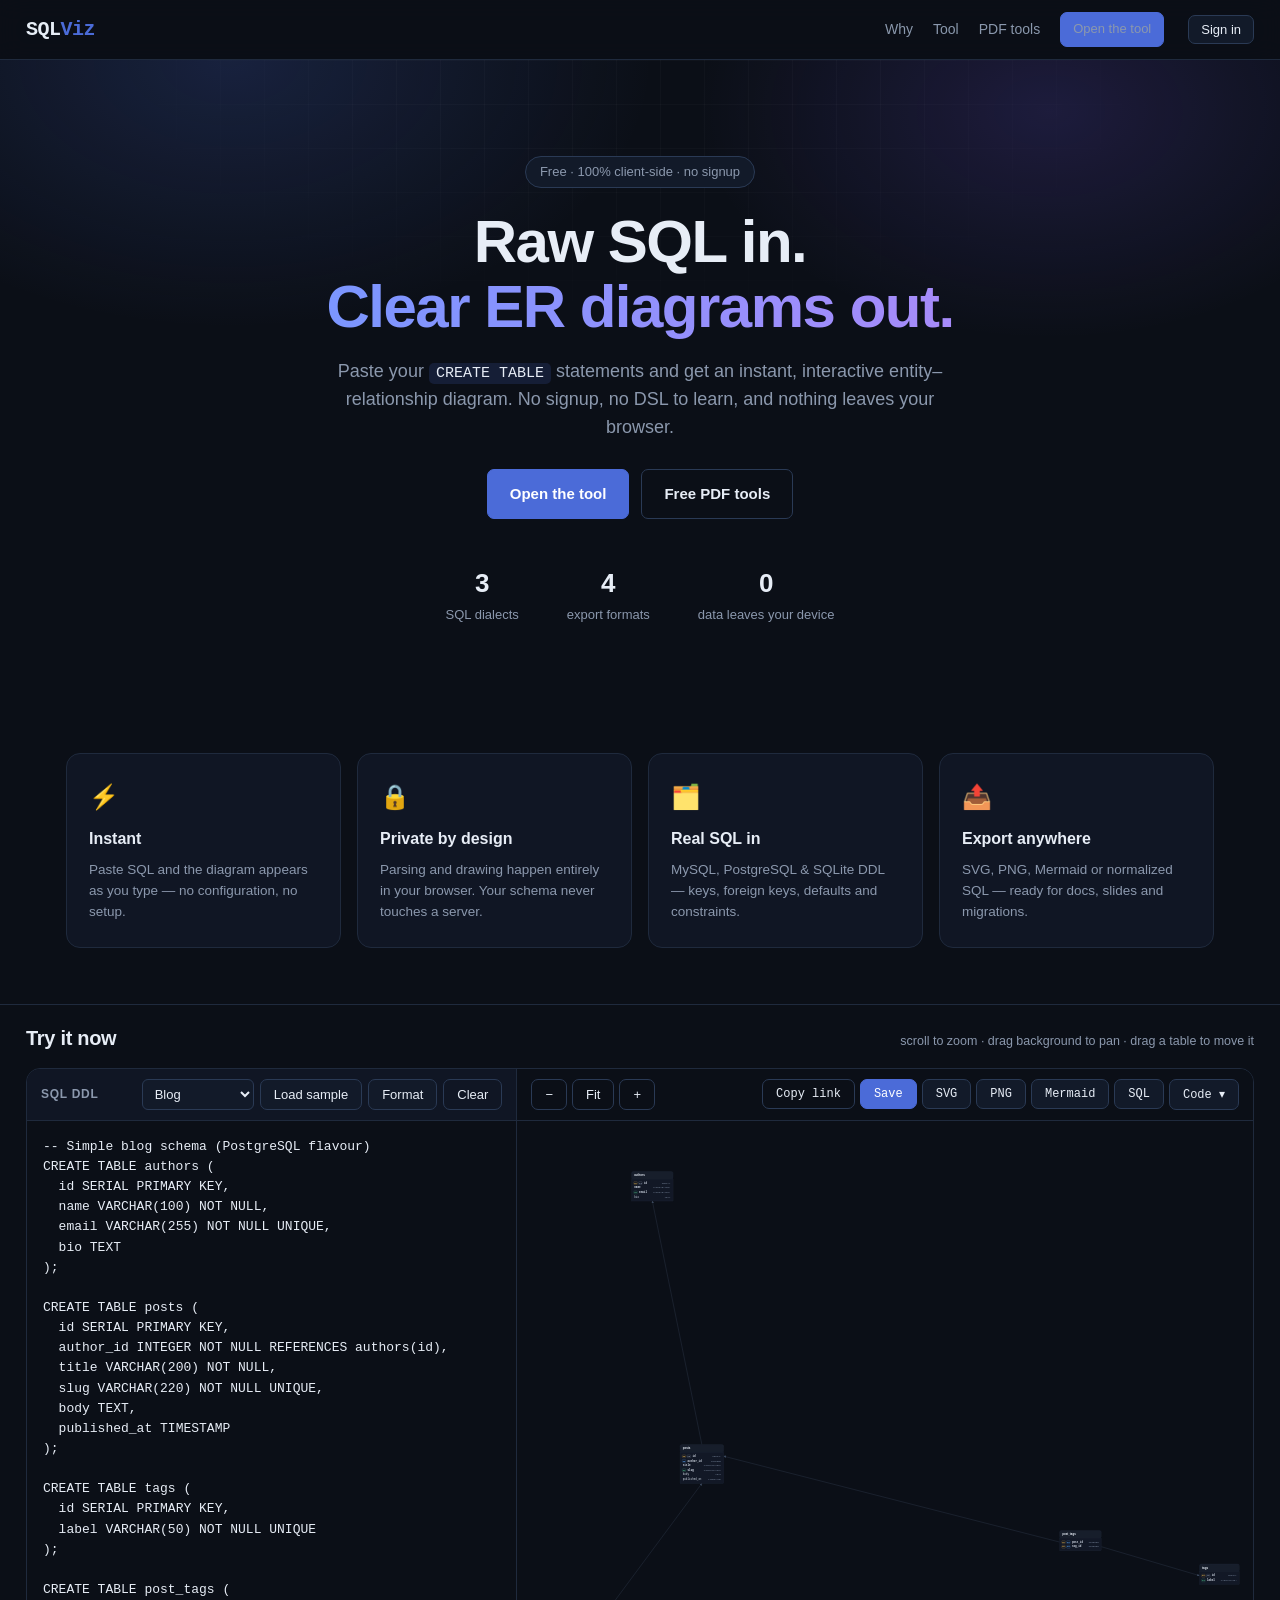
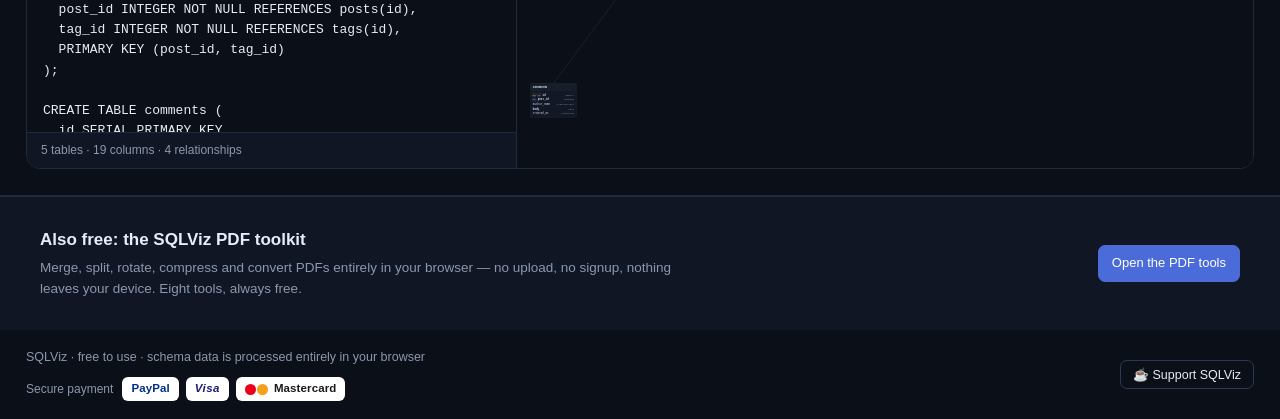
==== commit 46b8dafd: "Add PayPal/Visa/Mastercard trust badges to both footers" ====
--- a/index.html
+++ b/index.html
@@ -145,7 +145,15 @@
   </section>
 
   <footer class="foot">
-    <span>SQLViz · free to use · schema data is processed entirely in your browser</span>
+    <div class="foot-left">
+      <span>SQLViz · free to use · schema data is processed entirely in your browser</span>
+      <div class="pay-badges">
+        <span class="pay-badges-label">Secure payment</span>
+        <span class="pay-badge paypal">PayPal</span>
+        <span class="pay-badge visa">Visa</span>
+        <span class="pay-badge mastercard"><span class="mc-dot mc-r"></span><span class="mc-dot mc-o"></span>Mastercard</span>
+      </div>
+    </div>
     <button id="btn-support" class="support-btn">☕ Support SQLViz</button>
   </footer>
 
--- a/styles.css
+++ b/styles.css
@@ -337,6 +337,22 @@
 .cross-inner { max-width: 1200px; margin: 0 auto; display: flex; align-items: center; justify-content: space-between; gap: 18px; flex-wrap: wrap; }
 .cross-inner h3 { margin: 0 0 5px; font-size: 17px; }
 .cross-inner p { margin: 0; color: var(--text-dim); font-size: 13.5px; max-width: 660px; }
+
+/* ---- payment trust badges ------------------------------------------------- */
+.foot-left { display: flex; flex-direction: column; gap: 2px; }
+.pay-badges { display: flex; align-items: center; gap: 7px; flex-wrap: wrap; margin-top: 8px; }
+.pay-badges-label { font-size: 12px; color: var(--text-dim); margin-right: 2px; }
+.pay-badge {
+  display: inline-flex; align-items: center; gap: 6px;
+  background: #fff; color: #1a1a1a; border-radius: 6px;
+  padding: 3px 9px; font-size: 11.5px; font-weight: 700;
+  font-family: var(--sans); letter-spacing: .01em; line-height: 1.5;
+}
+.pay-badge.paypal { color: #003087; }
+.pay-badge.visa { color: #1a1f71; font-style: italic; letter-spacing: .04em; }
+.mc-dot { width: 11px; height: 11px; border-radius: 50%; display: inline-block; flex: none; }
+.mc-dot.mc-r { background: #eb001b; }
+.mc-dot.mc-o { background: #f79e1b; margin-left: -5px; }
 
 /* ---- footer ------------------------------------------------------------- */
 .foot {
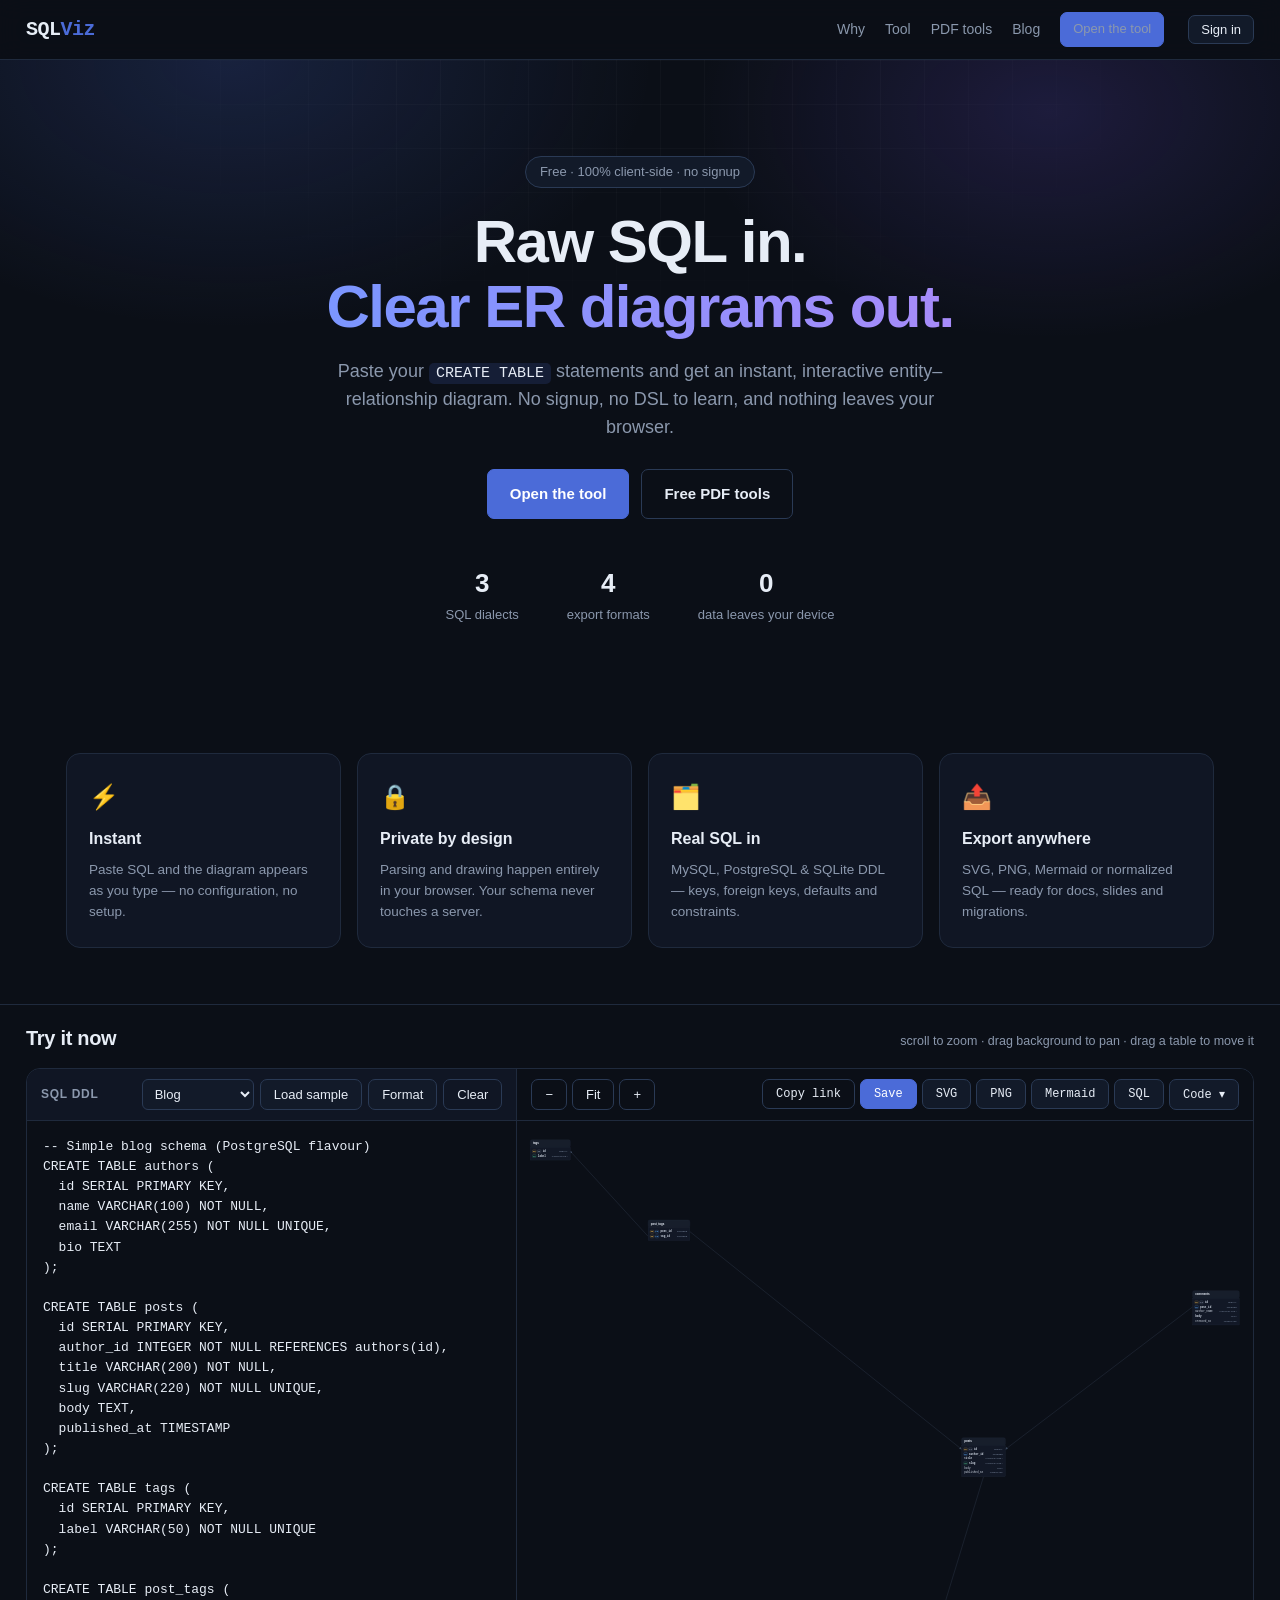
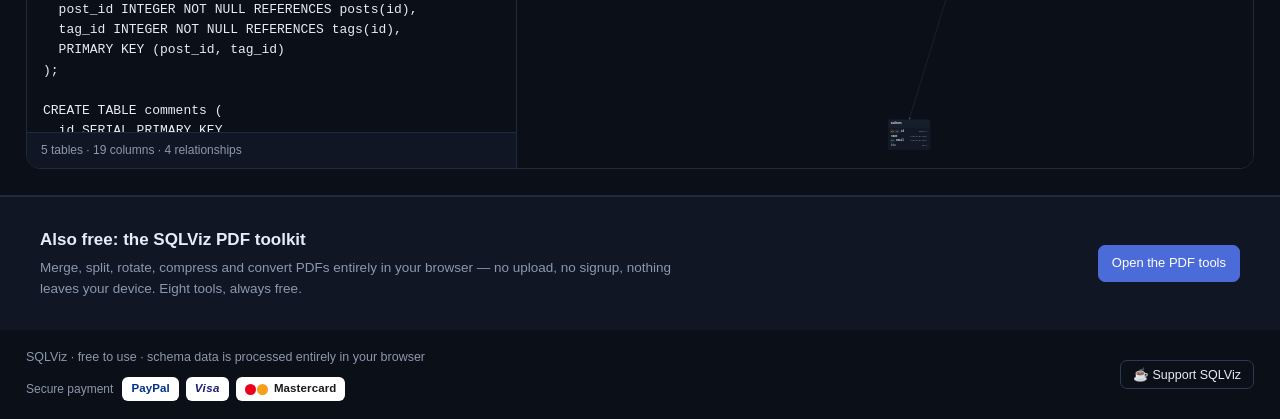
==== commit b4efc7c1: "SEO: blog with 4 long-tail guides, canonical tags, FAQPage schema, sitemap + robots, nav links" ====
--- a/index.html
+++ b/index.html
@@ -9,6 +9,7 @@
   <meta property="og:title" content="SQLViz — SQL to ER Diagram, free &amp; private" />
   <meta property="og:description" content="Paste raw SQL, get an instant interactive ER diagram. Export to SVG, PNG, Mermaid or SQL. 100% client-side — your schema never leaves your browser." />
   <meta property="og:url" content="https://sqlviz.app/" />
+  <link rel="canonical" href="https://sqlviz.app/" />
   <meta name="twitter:card" content="summary" />
   <meta name="twitter:title" content="SQLViz — SQL to ER Diagram, free &amp; private" />
   <meta name="twitter:description" content="Paste raw SQL, get an instant interactive ER diagram. Export to SVG, PNG, Mermaid or SQL." />
@@ -24,6 +25,7 @@
       <a href="#features">Why</a>
       <a href="#tool">Tool</a>
       <a href="pdf-tools/">PDF tools</a>
+      <a href="blog/">Blog</a>
       <a href="#tool" class="btn btn-primary btn-sm">Open the tool</a>
       <span id="auth-area" class="auth-area"></span>
     </div>
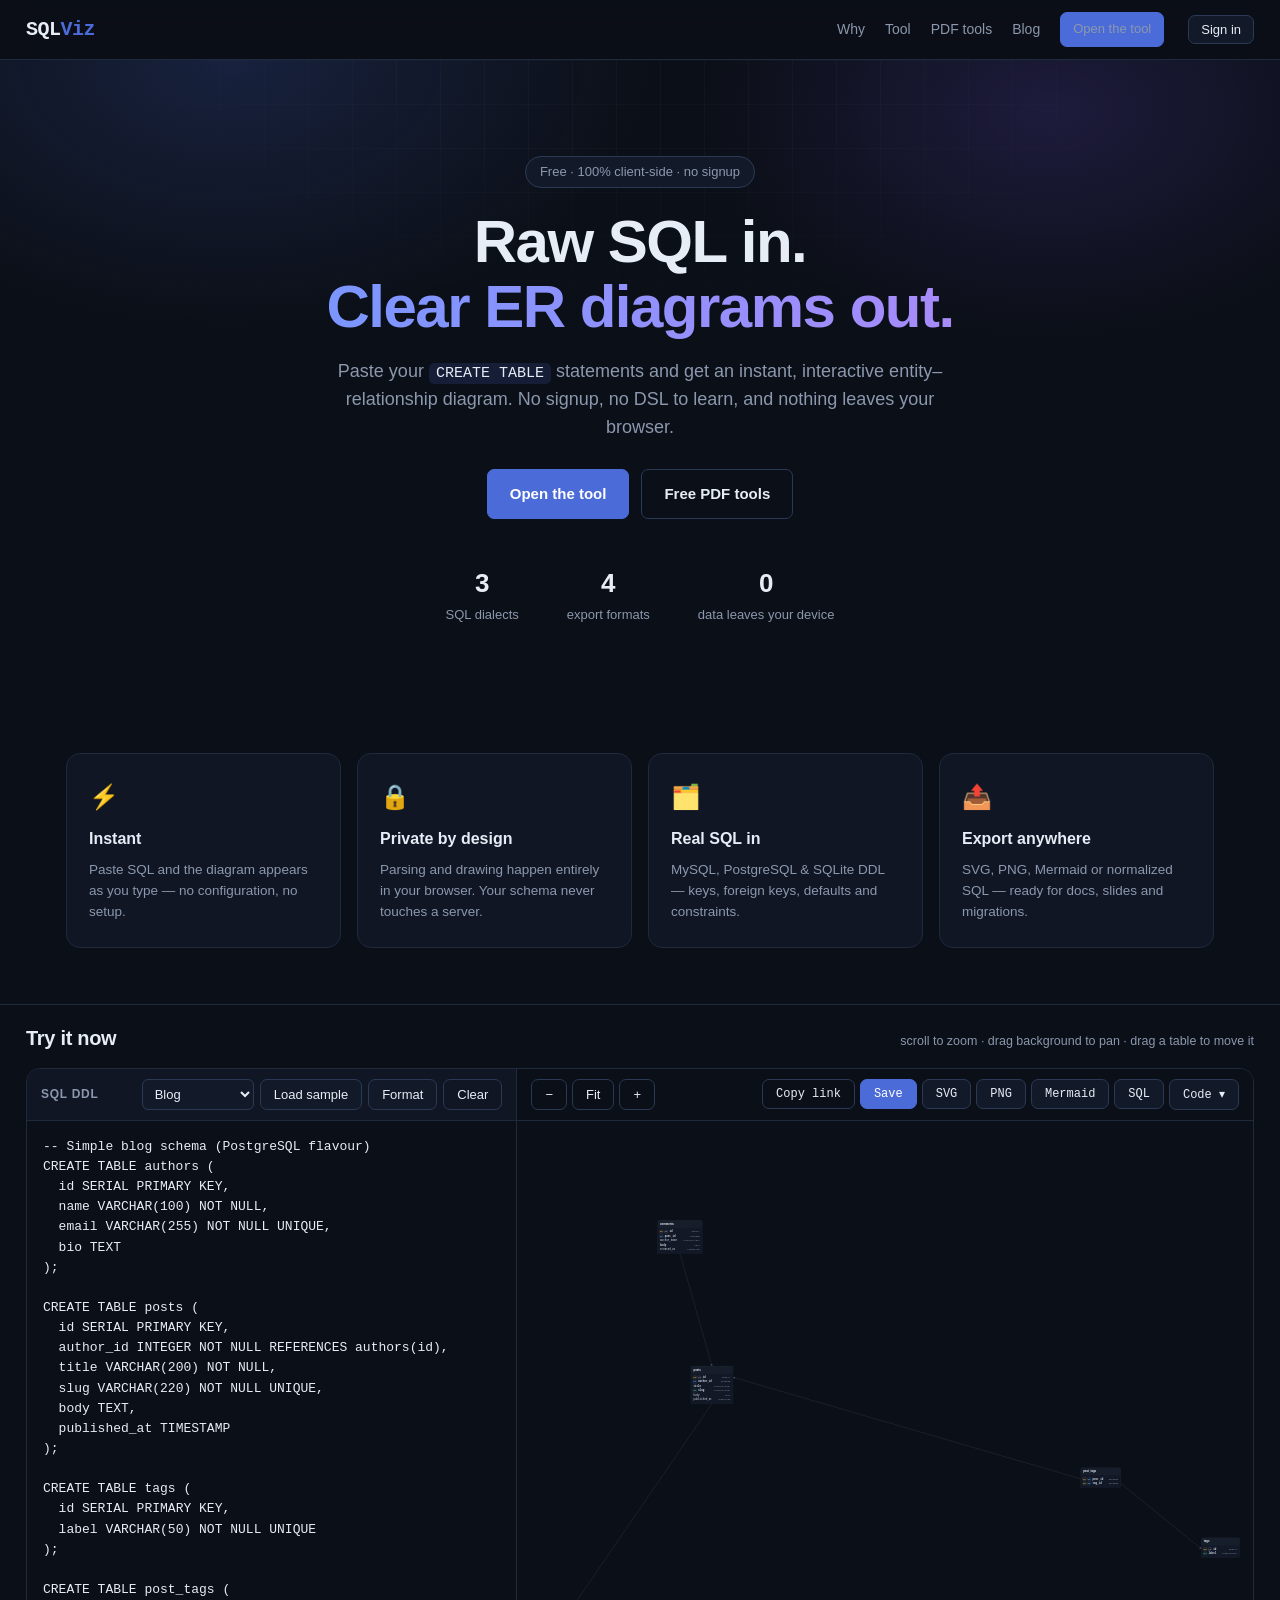
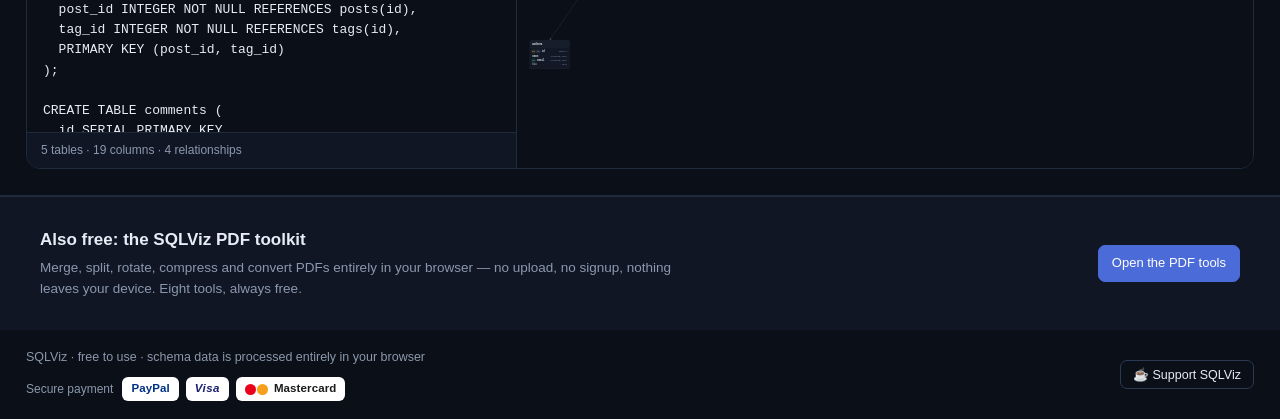
==== commit e9ac3abc: "Add cookie-free, aggregate-only page counter to all pages" ====
--- a/index.html
+++ b/index.html
@@ -247,5 +247,18 @@
   <script src="diagram.js"></script>
   <script src="app.js"></script>
   <script src="pro.js"></script>
+  <!-- Cookie-free page counter: aggregate only, no cookies, no personal data -->
+  <script>
+  (function () {
+    try {
+      fetch('https://ghostwhite-dragonfly-572429.hostingersite.com/api/hit', {
+        method: 'POST',
+        headers: { 'Content-Type': 'application/json' },
+        body: JSON.stringify({ path: location.pathname }),
+        keepalive: true
+      }).catch(function () {});
+    } catch (e) {}
+  })();
+  </script>
 </body>
 </html>
